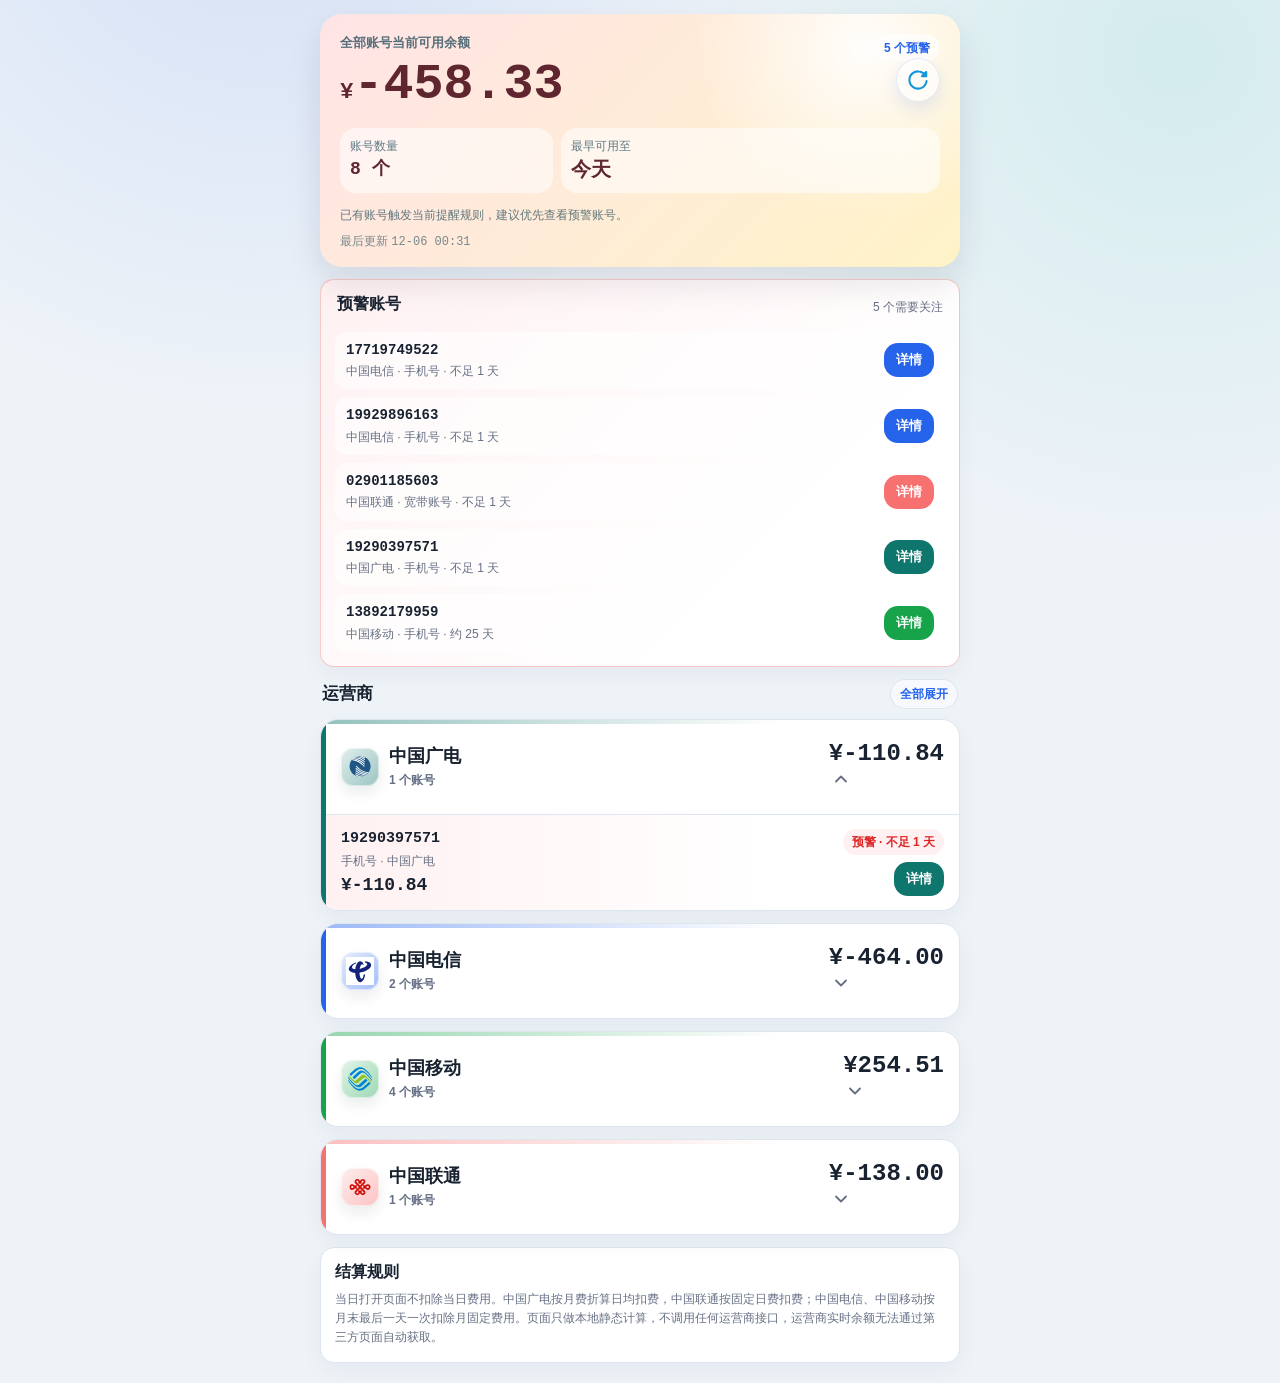
==== phone-balance/index.html @ 37aecd81 "Add WxPusher notification workflow" ====
<!doctype html>
<html lang="zh-CN">
<head>
  <meta charset="utf-8">
  <meta name="viewport" content="width=device-width, initial-scale=1, viewport-fit=cover">
  <meta name="theme-color" content="#eef3f8">
  <meta name="apple-mobile-web-app-capable" content="yes">
  <meta name="apple-mobile-web-app-title" content="余额总览">
  <meta name="apple-mobile-web-app-status-bar-style" content="default">
  <title>余额总览</title>
  <link rel="stylesheet" href="css/style.css">
</head>
<body>
  <main class="app">
    <section id="homePage">
      <article class="overview-card" id="overviewCard">
        <div class="overview-head">
          <div>
            <span>全部账号当前可用余额</span>
            <strong class="money"><small>¥</small><span id="overviewBalance">--</span></strong>
          </div>
          <span class="overview-tag" id="overviewWarningTag">本地计算</span>
        </div>
        <button class="overview-refresh" id="refreshBtn" type="button" aria-label="立即刷新" title="立即刷新">
          <img src="svg/刷新.svg" alt="" aria-hidden="true">
        </button>
        <div class="overview-grid">
          <div>
            <span>账号数量</span>
            <strong id="overviewAccounts">--</strong>
          </div>
          <div>
            <span>最早可用至</span>
            <strong id="overviewSoonest">--</strong>
          </div>
        </div>
        <p class="overview-note" id="overviewNote">当日费用尚未扣除，页面只根据本地保存余额进行估算。</p>
        <p class="overview-time">最后更新 <span class="mono" id="homeUpdated">--</span></p>
      </article>

      <section class="page warning-card" id="warningSection">
        <div class="section-title" style="margin-bottom:0;">
          <h2>预警账号</h2>
          <span id="warningSummary">--</span>
        </div>
        <div class="warning-list" id="warningList"></div>
      </section>

      <section class="page">
        <div class="section-title">
          <h2>运营商</h2>
          <button class="section-action" id="toggleAllBtn" type="button">全部展开</button>
        </div>
        <div class="carrier-list" id="carrierList"></div>
      </section>

      <section class="page rule-card">
        <h2>结算规则</h2>
        <p>当日打开页面不扣除当日费用。中国广电按月费折算日均扣费，中国联通按固定日费扣费；中国电信、中国移动按月末最后一天一次扣除月固定费用。页面只做本地静态计算，不调用任何运营商接口，运营商实时余额无法通过第三方页面自动获取。</p>
      </section>
    </section>

    <section id="detailPage" class="hidden">
      <header class="topbar detail-header">
        <button class="icon" id="backBtn" type="button" aria-label="返回首页" title="返回首页">
          <svg viewBox="0 0 24 24" aria-hidden="true">
            <path d="M19 12H5"></path>
            <path d="M12 19l-7-7 7-7"></path>
          </svg>
        </button>
        <div class="title-block">
          <h1 id="detailTitle">--</h1>
          <p id="detailAccount">--</p>
        </div>
      </header>

      <section class="page details-stack">
        <article class="balance-panel" id="balancePanel">
          <div class="balance-label">
            <span>当前可用余额</span>
            <span class="status-pill">今日未扣费</span>
          </div>
          <div class="balance-amount money"><small>¥</small><span id="detailBalance">--</span></div>
          <div class="balance-sub detail-balance-sub">
            <div>
              <span>预计可用</span>
              <strong id="detailDaysLeft">--</strong>
              <span class="subline">至 <span id="detailUntil">--</span></span>
            </div>
            <div>
              <span>最后更新</span>
              <strong id="detailUpdated">--</strong>
            </div>
          </div>
          <div class="warning-text" id="warningText"></div>
          <p class="notify-summary" id="notifySummary"></p>
        </article>

        <details class="card rule-card charge-detail-panel" open>
          <summary>本月扣费明细</summary>
          <div class="charge-detail-body">
            <div class="detail-table">
              <div class="detail-line">
                <span>每日扣费金额</span>
                <strong id="dailyFee">--</strong>
              </div>
              <div class="detail-line">
                <span>本月已结算扣费</span>
                <strong id="monthSettledFee">--</strong>
              </div>
              <div class="detail-line">
                <span>当月总天数</span>
                <strong id="daysInMonth">--</strong>
              </div>
              <div class="detail-line">
                <span>已结算天数</span>
                <strong id="settledDays">--</strong>
              </div>
              <div class="detail-line">
                <span id="chargeLabel">月固定扣款额</span>
                <strong id="fixedCharge">--</strong>
              </div>
            </div>
            <p>结算规则：每日结束后自动结算当日费用，用户当天打开页面时不扣除当天费用。</p>
          </div>
        </details>

        <details class="edit-panel">
          <summary>充值余额</summary>
          <div class="panel-body">
            <div class="field">
              <label for="rechargeAmountInput">充值金额（元）</label>
              <input id="rechargeAmountInput" type="number" inputmode="decimal" min="0" step="0.01">
            </div>
            <div class="form-actions single">
              <button type="button" id="addRechargeBtn">加入余额</button>
            </div>
            <p>充值会直接加入当前账号余额，不记录明细，避免长期占用本地存储。</p>
          </div>
        </details>

        <details class="edit-panel">
          <summary>参数设置</summary>
          <div class="panel-body">
            <div class="field">
              <label for="balanceInput">当前余额（元）</label>
              <input id="balanceInput" type="number" inputmode="decimal" step="0.01">
            </div>
            <div class="field">
              <label for="chargeInput" id="chargeInputLabel">每月固定扣款金额（元）</label>
              <input id="chargeInput" type="number" inputmode="decimal" min="0" step="0.01">
            </div>
            <div class="field">
              <label for="warningInput" id="warningInputLabel">余额预警阈值（元）</label>
              <input id="warningInput" type="number" inputmode="decimal" min="0" step="0.01">
            </div>
            <div class="field field-check">
              <label class="toggle-line" for="warningEnabledInput">
                <span>启用通知提醒</span>
                <input id="warningEnabledInput" type="checkbox">
              </label>
            </div>
            <div class="field">
              <label for="warningModeInput">提醒触发方式</label>
              <select id="warningModeInput">
                <option value="balance">余额低于阈值</option>
                <option value="days">可用天数低于阈值</option>
              </select>
            </div>
            <div class="field">
              <label for="warningCooldownInput">重复提醒间隔（小时）</label>
              <input id="warningCooldownInput" type="number" inputmode="numeric" min="1" step="1">
            </div>
            <div class="field">
              <label for="warningChannelInput">预留通知渠道</label>
              <select id="warningChannelInput">
                <option value="wxpusher">微信推送（WxPusher）</option>
                <option value="browser">浏览器通知</option>
                <option value="sms">短信</option>
              </select>
            </div>
            <div class="form-actions">
              <button type="button" class="link danger-link" id="resetAccountBtn">恢复此账号默认</button>
              <button type="button" class="primary-action" id="saveBtn">保存设置</button>
            </div>
            <p>保存余额后会把该账号的计算基准设为昨天，保证今天不会重复扣费。通知规则也会随账号一起保存，后续接入 WxPusher / Supabase 后可直接按该规则推送。</p>
          </div>
        </details>

        <article class="sync-card">
          <div class="sync-row">
            <span class="sync-badge">
              <span class="sync-dot" id="syncDot"></span>
              <span id="syncMode">本地</span>
            </span>
            <button type="button" class="section-action sync-action" id="syncNowBtn">立即同步</button>
          </div>
          <h2 id="syncTitle">本地存储</h2>
          <p id="syncText">当前设备仍可离线使用；接入云端后，同一网址下的账号数据可在多设备之间自动同步。</p>
          <p class="sync-meta">最近同步 <span class="mono" id="syncLastAt">--</span></p>
          <p class="sync-note">说明：运营商实时余额属于隐私数据，本页不会调用任何运营商接口。当前同步方案为统一云端记录，不区分个人登录，打开同一网址的设备会共用这一份数据。</p>
        </article>
      </section>
    </section>
  </main>

  <div class="toast" id="toast"></div>

  <script src="js/app.js"></script>
</body>
</html>
---- phone-balance/css/style.css ----
:root {
      color-scheme: light;
      --bg: #eef3f8;
      --card: #ffffff;
      --card-soft: #f7f9fc;
      --text: #182230;
      --muted: #667085;
      --subtle: #98a2b3;
      --line: #dde5ee;
      --shadow: 0 10px 26px rgba(15, 23, 42, 0.07);
      --soft-shadow: 0 8px 22px rgba(15, 23, 42, 0.045);
      --brand: #2563eb;
      --warn: #dc2626;
      --warn-2: #f97316;
      --warn-soft: #fff1f2;
      --radius: 14px;
      --mono: ui-monospace, SFMono-Regular, Menlo, Monaco, Consolas, "Liberation Mono", monospace;
      --sans: -apple-system, BlinkMacSystemFont, "Segoe UI", "PingFang SC", "Hiragino Sans GB", "Microsoft YaHei", sans-serif;
    }

    @media (prefers-color-scheme: dark) {
      :root {
        color-scheme: dark;
        --bg: #121a27;
        --card: #1b2432;
        --card-soft: #222d3d;
        --text: #eef2f7;
        --muted: #a4afbf;
        --subtle: #7f8ba0;
        --line: #314054;
        --shadow: 0 14px 32px rgba(0, 0, 0, 0.24);
        --soft-shadow: 0 10px 26px rgba(0, 0, 0, 0.18);
        --warn-soft: rgba(220, 38, 38, 0.13);
      }
    }

    * {
      box-sizing: border-box;
      -webkit-tap-highlight-color: transparent;
    }

    html,
    body {
      margin: 0;
      min-height: 100%;
      background:
        radial-gradient(circle at 20% -10%, rgba(37, 99, 235, 0.13), transparent 30%),
        radial-gradient(circle at 92% 4%, rgba(20, 184, 166, 0.12), transparent 28%),
        var(--bg);
      color: var(--text);
      font-family: var(--sans);
      transition: background-color 0.3s ease, color 0.3s ease;
    }

    body {
      padding: max(14px, env(safe-area-inset-top)) 12px max(20px, env(safe-area-inset-bottom));
    }

    button,
    input {
      font: inherit;
    }

    button {
      min-height: 44px;
      border: 0;
      border-radius: var(--radius);
      padding: 0 14px;
      background: var(--brand);
      color: #fff;
      font-weight: 800;
      cursor: pointer;
      touch-action: manipulation;
    }

    button.secondary {
      background: var(--card-soft);
      color: var(--text);
      box-shadow: inset 0 0 0 1px var(--line);
    }

    button.icon {
      width: 44px;
      min-width: 44px;
      padding: 0;
      display: grid;
      place-items: center;
      border-radius: 50%;
      background: var(--card-soft);
      color: var(--text);
      box-shadow: inset 0 0 0 1px var(--line);
    }

    button.link {
      min-height: auto;
      padding: 0;
      border-radius: 0;
      background: transparent;
      color: var(--brand);
      font-size: 12px;
      font-weight: 800;
    }

    button.danger-link {
      color: var(--warn);
    }

    input,
    select {
      width: 100%;
      min-height: 46px;
      border: 1px solid var(--line);
      border-radius: var(--radius);
      background: var(--card-soft);
      color: var(--text);
      padding: 10px 12px;
      font-family: var(--mono);
      outline: none;
    }

    input:focus,
    select:focus {
      border-color: var(--brand);
      box-shadow: 0 0 0 3px rgba(37, 99, 235, 0.14);
    }

    .app {
      width: 100%;
      max-width: 640px;
      margin: 0 auto;
    }

    .topbar,
    .card,
    .balance-panel {
      border-radius: var(--radius);
      background: var(--card);
      box-shadow: var(--shadow);
      transition: background-color 0.3s ease, box-shadow 0.3s ease, border-color 0.3s ease;
    }

    .topbar {
      padding: 16px;
      display: flex;
      align-items: center;
      justify-content: space-between;
      gap: 12px;
      border: 1px solid rgba(255, 255, 255, 0.44);
    }

    .title-block h1 {
      margin: 0;
      font-size: 24px;
      line-height: 1.15;
      letter-spacing: 0;
    }

    .title-block p {
      margin: 7px 0 0;
      color: var(--muted);
      font-size: 13px;
      line-height: 1.45;
    }

    .money,
    .number,
    .mono {
      font-family: var(--mono);
      font-variant-numeric: tabular-nums;
    }

    .page {
      margin-top: 12px;
    }

    .overview-card {
      position: relative;
      overflow: hidden;
      margin-top: 0;
      border-radius: 22px;
      padding: 20px 20px 16px;
      color: #164152;
      background:
        radial-gradient(circle at 85% 14%, rgba(255, 255, 255, 0.95), transparent 29%),
        linear-gradient(135deg, #d9f6ee, #dbeafe 56%, #dcfce7);
      box-shadow: 0 16px 34px rgba(15, 23, 42, 0.1);
    }

    .overview-card.warning {
      background:
        radial-gradient(circle at 85% 14%, rgba(255, 255, 255, 0.92), transparent 29%),
        linear-gradient(135deg, #ffe4e6, #ffedd5 58%, #fef3c7);
      color: #5f2630;
    }

    .overview-head {
      display: flex;
      justify-content: space-between;
      gap: 12px;
      align-items: flex-start;
    }

    .overview-head > div {
      min-width: 0;
    }

    .overview-head > div > span {
      display: block;
      font-size: 13px;
      font-weight: 800;
      color: rgba(22, 65, 82, 0.72);
    }

    .overview-head strong {
      display: block;
      margin-top: 8px;
      font-size: clamp(34px, 10vw, 50px);
      line-height: 1;
      font-family: var(--mono);
      font-variant-numeric: tabular-nums;
      white-space: nowrap;
    }

    .overview-head strong small {
      font-size: 0.45em;
      font-weight: 900;
    }

    .overview-tag {
      flex: 0 0 auto;
      min-height: 28px;
      display: inline-flex;
      align-items: center;
      border-radius: 999px;
      padding: 4px 10px;
      background: rgba(255, 255, 255, 0.62);
      color: #2563eb;
      font-size: 12px;
      font-weight: 900;
      white-space: nowrap;
    }

    .overview-refresh {
      position: absolute;
      right: 20px;
      top: 44px;
      width: 44px;
      min-width: 44px;
      min-height: 44px;
      display: grid;
      place-items: center;
      border-radius: 50%;
      padding: 0;
      background: rgba(255, 255, 255, 0.62);
      color: #2563eb;
      box-shadow: inset 0 0 0 1px rgba(37, 99, 235, 0.12), 0 8px 18px rgba(37, 99, 235, 0.12);
    }

    .overview-refresh img {
      width: 22px;
      height: 22px;
      display: block;
      object-fit: contain;
    }

    .overview-refresh:active {
      transform: scale(0.96);
    }

    .overview-grid {
      display: grid;
      grid-template-columns: minmax(86px, 0.72fr) minmax(0, 1.28fr);
      gap: 8px;
      margin-top: 18px;
    }

    .overview-grid div {
      min-width: 0;
      min-height: 62px;
      border-radius: 16px;
      background: rgba(255, 255, 255, 0.56);
      padding: 10px;
    }

    .overview-grid span,
    .overview-note {
      display: block;
      font-size: 12px;
      line-height: 1.35;
      color: rgba(22, 65, 82, 0.68);
    }

    .overview-grid strong {
      display: block;
      margin-top: 4px;
      font-size: 18px;
      line-height: 1.25;
      font-family: var(--mono);
      font-variant-numeric: tabular-nums;
    }

    #overviewSoonest {
      white-space: nowrap;
      font-size: clamp(17px, 4.8vw, 20px);
    }

    .overview-note {
      margin: 14px 0 0;
    }

    .overview-time {
      margin: 10px 0 0;
      color: rgba(22, 65, 82, 0.58);
      font-size: 12px;
      line-height: 1.35;
    }

    .section-title {
      display: flex;
      align-items: center;
      justify-content: space-between;
      gap: 10px;
      margin: 0 2px 10px;
    }

    .section-title h2 {
      margin: 0;
      font-size: 17px;
      line-height: 1.2;
    }

    .section-title span {
      color: var(--muted);
      font-size: 12px;
      text-align: right;
    }

    .section-action {
      min-height: 30px;
      border-radius: 999px;
      padding: 0 10px;
      background: var(--card-soft);
      color: var(--brand);
      box-shadow: inset 0 0 0 1px var(--line);
      font-size: 12px;
      font-weight: 900;
      white-space: nowrap;
    }

    .carrier-list,
    .account-list,
    .details-stack,
    .form-grid {
      display: grid;
      gap: 12px;
    }

    .carrier-card {
      position: relative;
      overflow: hidden;
      border: 1px solid var(--line);
      border-radius: 18px;
      background: var(--card);
      box-shadow: var(--soft-shadow);
    }

    .carrier-card::before,
    .balance-panel::before,
    .account-detail-card::before {
      content: "";
      position: absolute;
      left: 0;
      top: 0;
      bottom: 0;
      width: 5px;
      background: var(--carrier-color, var(--brand));
    }

    .carrier-card::after {
      content: "";
      position: absolute;
      left: 0;
      right: 0;
      top: 0;
      height: 4px;
      background: linear-gradient(90deg, var(--carrier-color, var(--brand)), transparent 72%);
      opacity: 0.45;
      pointer-events: none;
    }

    .carrier-main {
      width: 100%;
      min-height: 94px;
      display: grid;
      grid-template-columns: 1fr auto;
      align-items: center;
      gap: 12px;
      padding: 17px 15px 17px 20px;
      border: 0;
      border-radius: 0;
      background: transparent;
      color: var(--text);
      text-align: left;
    }

    .carrier-title-row {
      display: flex;
      align-items: center;
      gap: 10px;
      min-width: 0;
    }

    .carrier-logo {
      width: 38px;
      height: 38px;
      flex: 0 0 auto;
      display: grid;
      place-items: center;
      border-radius: 12px;
      background:
        linear-gradient(135deg, rgba(255, 255, 255, 0.88), rgba(255, 255, 255, 0.58)),
        var(--carrier-color);
      color: var(--carrier-color);
      box-shadow: inset 0 0 0 1px rgba(255, 255, 255, 0.55), 0 7px 14px rgba(15, 23, 42, 0.08);
      font-size: 17px;
      font-weight: 950;
      overflow: hidden;
    }

    .carrier-logo img {
      width: 28px;
      height: 28px;
      display: block;
      object-fit: contain;
    }

    .carrier-logo .logo-fallback {
      display: none;
      width: 100%;
      height: 100%;
      place-items: center;
    }

    .carrier-text {
      min-width: 0;
    }

    .carrier-name {
      display: block;
      font-size: 18px;
      font-weight: 900;
      line-height: 1.2;
    }

    .carrier-meta {
      display: block;
      margin-top: 4px;
      color: var(--muted);
      font-size: 12px;
      line-height: 1.35;
    }

    .carrier-total {
      display: block;
      color: var(--text);
      font-size: 24px;
      font-weight: 900;
      text-align: right;
      line-height: 1.1;
      white-space: nowrap;
    }

    .chevron {
      display: inline-grid;
      place-items: center;
      width: 24px;
      height: 24px;
      margin-left: auto;
      color: var(--muted);
      transition: transform 0.3s ease;
    }

    .carrier-card.open .chevron {
      transform: rotate(180deg);
    }

    .carrier-accounts {
      max-height: 0;
      overflow: hidden;
      border-top: 0 solid var(--line);
      transition: max-height 0.3s ease, border-width 0.3s ease;
    }

    .carrier-card.open .carrier-accounts {
      max-height: 680px;
      border-top-width: 1px;
    }

    .account-row {
      display: grid;
      grid-template-columns: minmax(0, 1fr) auto;
      gap: 10px;
      align-items: center;
      padding: 14px 15px 14px 20px;
      border-bottom: 1px solid var(--line);
    }

    .account-row.warning {
      background: linear-gradient(90deg, var(--warn-soft), transparent 70%);
    }

    .account-row:last-child {
      border-bottom: 0;
    }

    .account-row h3 {
      margin: 0;
      font-size: 15px;
      line-height: 1.25;
    }

    .account-row p {
      margin: 5px 0 0;
      color: var(--muted);
      font-size: 12px;
      line-height: 1.35;
    }

    .account-row .row-money {
      margin-top: 6px;
      font-size: 18px;
      font-weight: 900;
    }

    .row-side {
      display: grid;
      gap: 7px;
      justify-items: end;
      min-width: 84px;
    }

    .days-chip {
      min-height: 26px;
      display: inline-flex;
      align-items: center;
      border-radius: 999px;
      padding: 0 9px;
      background: var(--card-soft);
      color: var(--muted);
      font-size: 12px;
      font-weight: 800;
      white-space: nowrap;
    }

    .days-chip.warning {
      background: var(--warn-soft);
      color: var(--warn);
    }

    .detail-btn {
      min-height: 34px;
      padding: 0 12px;
      font-size: 13px;
      background: var(--carrier-color, var(--brand));
    }

    .rule-card,
    .notice-card,
    .settings-card,
    .warning-card,
    .sync-card {
      padding: 14px;
      border: 1px solid var(--line);
      border-radius: var(--radius);
      background: var(--card);
      box-shadow: var(--soft-shadow);
    }

    .rule-card h2,
    .notice-card h2,
    .settings-card h2,
    .warning-card h2,
    .sync-card h2 {
      margin: 0 0 8px;
      font-size: 16px;
      line-height: 1.25;
    }

    .rule-card p,
    .notice-card p,
    .settings-card p,
    .warning-card p,
    .sync-card p {
      margin: 0;
      color: var(--muted);
      font-size: 12px;
      line-height: 1.6;
    }

    .sync-card {
      display: grid;
      gap: 10px;
    }

    .sync-row {
      display: flex;
      align-items: center;
      justify-content: space-between;
      gap: 12px;
    }

    .sync-badge {
      width: fit-content;
      min-height: 30px;
      display: inline-flex;
      align-items: center;
      gap: 8px;
      border-radius: 999px;
      padding: 0 12px;
      background: var(--card-soft);
      color: var(--text);
      box-shadow: inset 0 0 0 1px var(--line);
      font-size: 12px;
      font-weight: 900;
      white-space: nowrap;
    }

    .sync-dot {
      width: 8px;
      height: 8px;
      border-radius: 50%;
      background: var(--subtle);
      box-shadow: 0 0 0 4px rgba(152, 162, 179, 0.12);
      transition: background-color 0.3s ease, box-shadow 0.3s ease;
    }

    .sync-dot.ready {
      background: #16a34a;
      box-shadow: 0 0 0 4px rgba(34, 197, 94, 0.14);
    }

    .sync-dot.busy {
      background: var(--brand);
      box-shadow: 0 0 0 4px rgba(37, 99, 235, 0.14);
    }

    .sync-dot.error {
      background: var(--warn);
      box-shadow: 0 0 0 4px rgba(220, 38, 38, 0.14);
    }

    .sync-action {
      min-height: 34px;
      padding: 0 12px;
    }

    .sync-meta,
    .sync-note {
      color: var(--subtle);
    }

    .warning-card {
      display: grid;
      gap: 10px;
      border-color: rgba(220, 38, 38, 0.24);
      background: linear-gradient(135deg, var(--warn-soft), var(--card) 70%);
    }

    .warning-card.safe {
      border-color: var(--line);
      background: var(--card);
    }

    .warning-list {
      display: grid;
      gap: 8px;
    }

    .warning-item {
      min-height: 52px;
      display: grid;
      grid-template-columns: minmax(0, 1fr) auto;
      gap: 10px;
      align-items: center;
      border-radius: 12px;
      background: rgba(255, 255, 255, 0.62);
      padding: 10px 11px;
    }

    @media (prefers-color-scheme: dark) {
      .warning-item {
        background: rgba(255, 255, 255, 0.06);
      }
    }

    .warning-item strong {
      display: block;
      font-size: 14px;
      line-height: 1.25;
      font-family: var(--mono);
      font-variant-numeric: tabular-nums;
    }

    .warning-item span {
      display: block;
      margin-top: 4px;
      color: var(--muted);
      font-size: 12px;
      line-height: 1.35;
    }

    .warning-item .warning-money {
      color: var(--warn);
      font-size: 16px;
      font-weight: 900;
      font-family: var(--mono);
      white-space: nowrap;
    }

    .detail-header {
      display: flex;
      align-items: center;
      justify-content: flex-start;
      gap: 10px;
      overflow: hidden;
      background:
        radial-gradient(circle at 92% 8%, rgba(255, 255, 255, 0.9), transparent 26%),
        linear-gradient(135deg, rgba(255, 255, 255, 0.96), rgba(248, 250, 252, 0.92));
    }

    .detail-header .title-block {
      flex: 1;
      min-width: 0;
    }

    .detail-header h1 {
      font-family: var(--mono);
      font-size: clamp(24px, 7vw, 34px);
      line-height: 1.08;
      word-break: break-all;
    }

    .detail-header p {
      width: fit-content;
      max-width: 100%;
      min-height: 26px;
      display: inline-flex;
      align-items: center;
      border-radius: 999px;
      padding: 4px 10px;
      background: var(--card-soft);
      color: var(--carrier-color, var(--brand));
      font-size: 12px;
      font-weight: 900;
      box-shadow: inset 0 0 0 1px var(--line);
    }

    .balance-panel {
      position: relative;
      overflow: hidden;
      padding: 22px;
      border: 0;
      border-radius: 24px;
      color: #fff;
      background:
        radial-gradient(circle at 86% 12%, rgba(255, 255, 255, 0.28), transparent 28%),
        linear-gradient(135deg, var(--carrier-color, #0f766e), var(--carrier-color-2, #14b8a6) 58%, var(--carrier-color-3, #22c55e));
      box-shadow: var(--shadow);
    }

    .balance-panel.risk-blue {
      background:
        radial-gradient(circle at 86% 12%, rgba(255, 255, 255, 0.3), transparent 28%),
        linear-gradient(135deg, #2563eb, #38bdf8 58%, #7dd3fc);
    }

    .balance-panel.risk-green {
      background:
        radial-gradient(circle at 86% 12%, rgba(255, 255, 255, 0.3), transparent 28%),
        linear-gradient(135deg, #0f9f7a, #34d399 58%, #86efac);
    }

    .balance-panel.risk-orange {
      background:
        radial-gradient(circle at 86% 12%, rgba(255, 255, 255, 0.3), transparent 28%),
        linear-gradient(135deg, #ea580c, #fb923c 58%, #fdba74);
    }

    .balance-panel.risk-red {
      background:
        radial-gradient(circle at 86% 12%, rgba(255, 255, 255, 0.28), transparent 28%),
        linear-gradient(135deg, #b91c1c, #ef4444 56%, var(--warn-2));
    }

    .balance-panel::before {
      display: none;
    }

    .balance-label {
      display: flex;
      align-items: center;
      justify-content: space-between;
      gap: 10px;
      color: rgba(255, 255, 255, 0.92);
      font-size: 13px;
      font-weight: 800;
    }

    .status-pill {
      min-height: 28px;
      display: inline-flex;
      align-items: center;
      border-radius: 999px;
      padding: 0 10px;
      background: rgba(255, 255, 255, 0.18);
      color: #fff;
      font-size: 12px;
      font-weight: 900;
      white-space: nowrap;
    }

    .balance-amount {
      margin: 14px 0 8px;
      padding-right: 58px;
      font-size: clamp(44px, 14vw, 62px);
      line-height: 1;
      font-weight: 950;
      letter-spacing: 0;
      white-space: nowrap;
    }

    .balance-amount small {
      font-size: 0.42em;
      font-weight: 800;
    }

    .balance-sub {
      display: grid;
      grid-template-columns: 1fr 1fr;
      gap: 10px;
      margin-top: 18px;
    }

    .balance-sub > div {
      min-height: 60px;
      border-radius: 16px;
      background: rgba(255, 255, 255, 0.16);
      padding: 10px 11px;
    }

    .balance-sub span {
      display: block;
      color: rgba(255, 255, 255, 0.78);
      font-size: 12px;
      line-height: 1.3;
    }

    .balance-sub strong {
      display: block;
      margin-top: 4px;
      color: #fff;
      font-size: 17px;
      line-height: 1.2;
      font-family: var(--mono);
      font-variant-numeric: tabular-nums;
    }

    .balance-sub .subline {
      margin-top: 4px;
      font-size: 11px;
    }

    .warning-text {
      display: none;
      margin-top: 12px;
      border-radius: 16px;
      background: rgba(255, 255, 255, 0.18);
      color: #fff;
      padding: 11px 12px;
      font-size: 13px;
      font-weight: 900;
    }

    .balance-panel.warning .warning-text {
      display: block;
    }

    .notify-summary {
      margin: 10px 0 0;
      color: rgba(255, 255, 255, 0.78);
      font-size: 12px;
      line-height: 1.5;
    }

    .edit-panel {
      border: 1px solid var(--line);
      border-radius: var(--radius);
      background: var(--card);
      box-shadow: var(--soft-shadow);
      overflow: hidden;
    }

    .edit-panel summary {
      min-height: 54px;
      display: flex;
      align-items: center;
      justify-content: space-between;
      gap: 12px;
      padding: 0 14px;
      color: var(--text);
      cursor: pointer;
      font-size: 16px;
      font-weight: 900;
      list-style: none;
    }

    .edit-panel summary::-webkit-details-marker {
      display: none;
    }

    .edit-panel summary::after {
      content: "+";
      width: 28px;
      height: 28px;
      display: grid;
      place-items: center;
      border-radius: 50%;
      background: var(--card-soft);
      color: var(--carrier-color, var(--brand));
      font-size: 18px;
      line-height: 1;
      box-shadow: inset 0 0 0 1px var(--line);
    }

    .edit-panel[open] summary::after {
      content: "-";
    }

    .panel-body {
      display: grid;
      gap: 12px;
      padding: 0 14px 14px;
    }

    .panel-body p {
      margin: 0;
      color: var(--muted);
      font-size: 12px;
      line-height: 1.6;
    }

    .metrics {
      display: grid;
      grid-template-columns: 1fr 1fr;
      gap: 10px;
    }

    .metric {
      min-height: 76px;
      border: 1px solid var(--line);
      border-radius: var(--radius);
      background: var(--card);
      padding: 12px;
      box-shadow: var(--soft-shadow);
    }

    .metric span {
      display: block;
      color: var(--muted);
      font-size: 12px;
      line-height: 1.35;
    }

    .metric strong {
      display: block;
      margin-top: 6px;
      font-size: 19px;
      line-height: 1.15;
      font-family: var(--mono);
      font-variant-numeric: tabular-nums;
    }

    .charge-detail-panel {
      padding: 0;
      overflow: hidden;
    }

    .charge-detail-panel summary {
      min-height: 58px;
      display: flex;
      align-items: center;
      justify-content: space-between;
      gap: 12px;
      padding: 0 16px;
      cursor: pointer;
      color: var(--text);
      font-size: 18px;
      font-weight: 950;
      list-style: none;
    }

    .charge-detail-panel summary::-webkit-details-marker {
      display: none;
    }

    .charge-detail-panel summary::after {
      content: "";
      width: 10px;
      height: 10px;
      flex: 0 0 auto;
      border-right: 2px solid var(--muted);
      border-bottom: 2px solid var(--muted);
      transform: rotate(45deg);
      transition: transform 0.2s ease;
    }

    .charge-detail-panel[open] summary::after {
      transform: rotate(225deg);
    }

    .charge-detail-body {
      padding: 0 16px 16px;
    }

    .charge-detail-body p {
      margin: 10px 0 0;
    }

    .detail-table {
      display: grid;
      gap: 8px;
    }

    .detail-line {
      min-height: 48px;
      display: flex;
      align-items: center;
      justify-content: space-between;
      gap: 12px;
      padding: 10px 0;
      border-bottom: 1px solid var(--line);
    }

    .detail-line:last-child {
      border-bottom: 0;
    }

    .detail-line span {
      color: var(--muted);
      font-size: 13px;
    }

    .detail-line strong {
      font-size: 15px;
      font-family: var(--mono);
      font-variant-numeric: tabular-nums;
      text-align: right;
    }

    .field label {
      display: block;
      margin-bottom: 7px;
      color: var(--muted);
      font-size: 12px;
      font-weight: 800;
    }

    .field-check {
      padding-top: 2px;
    }

    .toggle-line {
      min-height: 46px;
      display: flex;
      align-items: center;
      justify-content: space-between;
      gap: 14px;
      margin-bottom: 0;
      border: 1px solid var(--line);
      border-radius: var(--radius);
      background: var(--card-soft);
      padding: 0 12px;
    }

    .toggle-line input[type="checkbox"] {
      width: 18px;
      height: 18px;
      min-height: 18px;
      margin: 0;
      padding: 0;
      accent-color: var(--brand);
      box-shadow: none;
    }

    .form-actions {
      display: flex;
      align-items: center;
      justify-content: space-between;
      gap: 14px;
    }

    .form-actions > .primary-action {
      flex: 1 1 auto;
    }

    .form-actions > .danger-link {
      flex: 0 0 auto;
    }

    .form-actions.single > button {
      width: 100%;
      flex: 1 1 auto;
    }

    .footer-time {
      margin: 14px 2px 0;
      color: var(--subtle);
      font-size: 12px;
      text-align: center;
    }

    .toast {
      position: fixed;
      left: 50%;
      bottom: max(16px, env(safe-area-inset-bottom));
      z-index: 10;
      width: min(360px, calc(100vw - 24px));
      transform: translate(-50%, 18px);
      border-radius: 999px;
      background: rgba(17, 24, 39, 0.92);
      color: #fff;
      padding: 11px 14px;
      font-size: 13px;
      text-align: center;
      opacity: 0;
      pointer-events: none;
      transition: transform 0.2s ease, opacity 0.2s ease;
    }

    .toast.show {
      transform: translate(-50%, 0);
      opacity: 1;
    }

    .hidden {
      display: none !important;
    }

    svg {
      width: 20px;
      height: 20px;
      stroke: currentColor;
      stroke-width: 2.2;
      fill: none;
      stroke-linecap: round;
      stroke-linejoin: round;
    }

    @media (max-width: 360px) {
      .metrics,
      .balance-sub,
      .overview-grid {
        grid-template-columns: 1fr;
      }

      .form-actions {
        flex-direction: column;
        align-items: stretch;
      }

      .balance-amount {
        font-size: 42px;
      }

      .account-row {
        grid-template-columns: 1fr;
      }

      .row-side {
        justify-items: stretch;
      }
    }

    @media (prefers-reduced-motion: reduce) {
      *,
      *::before,
      *::after {
        transition-duration: 0.01ms !important;
        animation-duration: 0.01ms !important;
        scroll-behavior: auto !important;
      }
    }
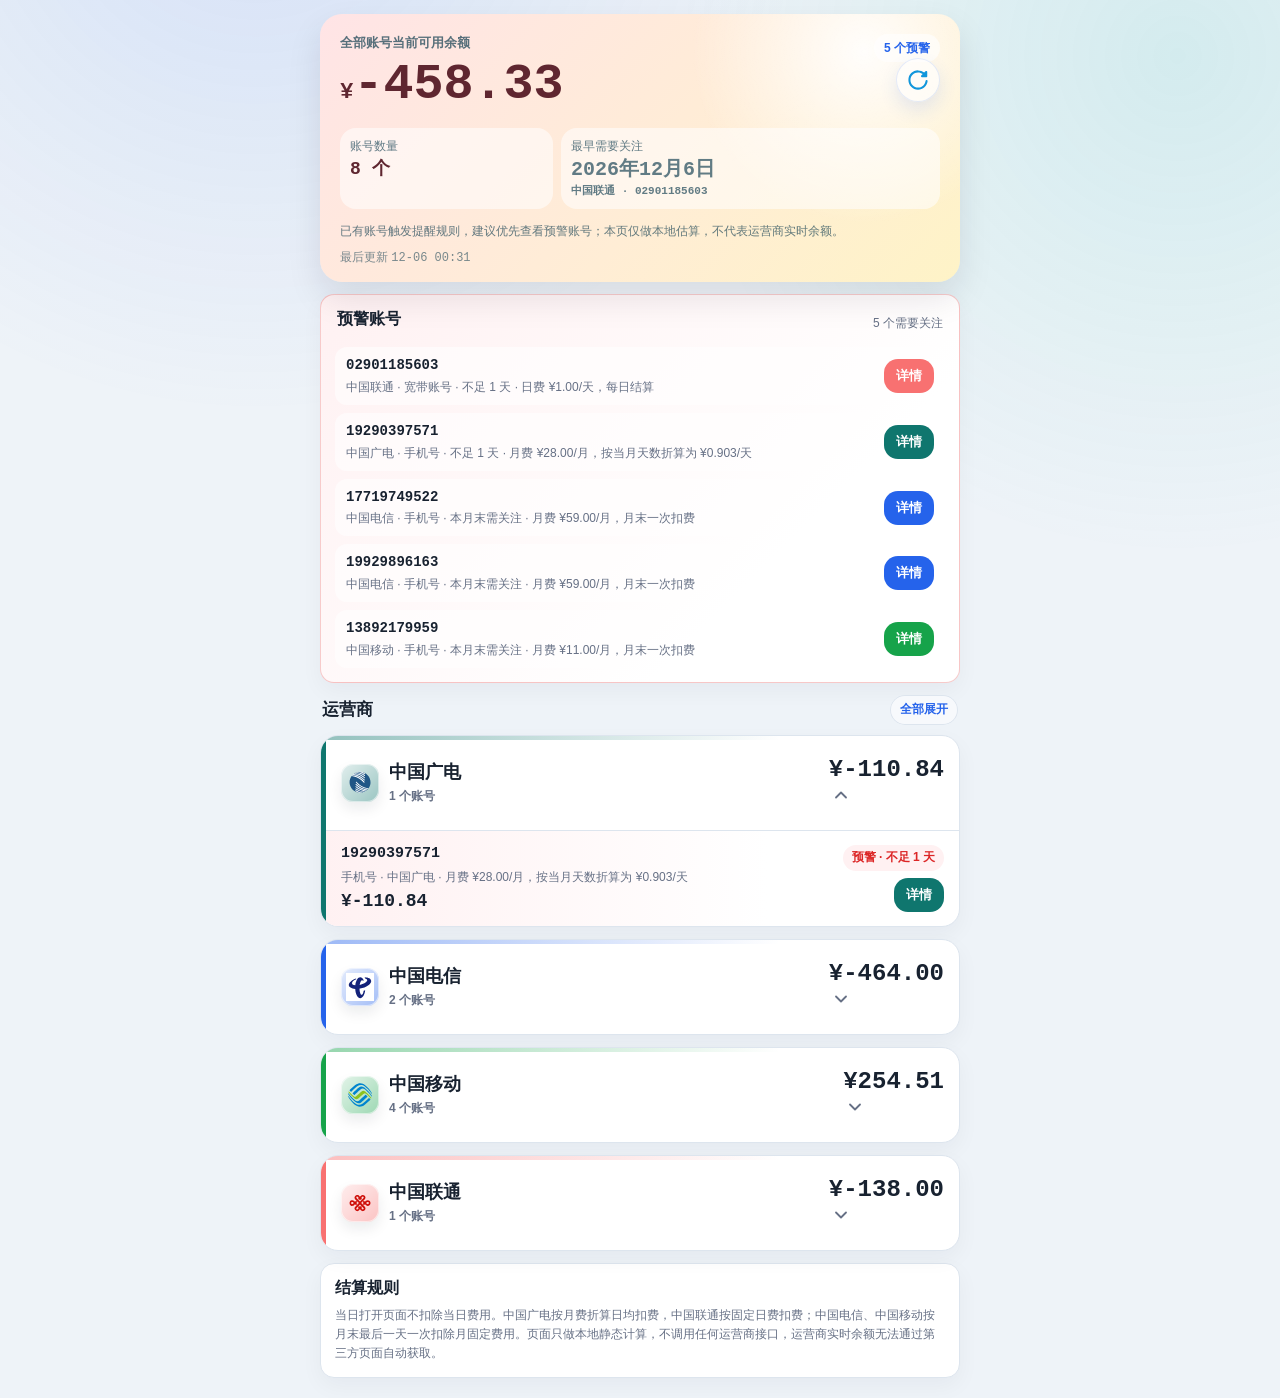
==== commit 71520aba: "Add cloud conflict guard and post-charge warnings" ====
--- a/phone-balance/index.html
+++ b/phone-balance/index.html
@@ -8,7 +8,7 @@
   <meta name="apple-mobile-web-app-title" content="余额总览">
   <meta name="apple-mobile-web-app-status-bar-style" content="default">
   <title>余额总览</title>
-  <link rel="stylesheet" href="css/style.css">
+  <link rel="stylesheet" href="css/style.css?v=20260624-2">
 </head>
 <body>
   <main class="app">
@@ -96,7 +96,7 @@
           <p class="notify-summary" id="notifySummary"></p>
         </article>
 
-        <details class="card rule-card charge-detail-panel" open>
+        <details class="card rule-card charge-detail-panel">
           <summary>本月扣费明细</summary>
           <div class="charge-detail-body">
             <div class="detail-table">
@@ -165,6 +165,7 @@
               <select id="warningModeInput">
                 <option value="balance">余额低于阈值</option>
                 <option value="days">可用天数低于阈值</option>
+                <option value="afterCharge">扣费后余额低于阈值</option>
               </select>
             </div>
             <div class="field">
@@ -180,7 +181,10 @@
               </select>
             </div>
             <div class="form-actions">
-              <button type="button" class="link danger-link" id="resetAccountBtn">恢复此账号默认</button>
+              <div class="reset-actions">
+                <button type="button" class="link danger-link" id="resetAccountBtn">恢复此账号默认</button>
+                <button type="button" class="link muted-link" id="setDefaultBtn">将当前设置设为默认值</button>
+              </div>
               <button type="button" class="primary-action" id="saveBtn">保存设置</button>
             </div>
             <p>保存余额后会把该账号的计算基准设为昨天，保证今天不会重复扣费。通知规则也会随账号一起保存，后续接入 WxPusher / Supabase 后可直接按该规则推送。</p>
@@ -206,6 +210,6 @@
 
   <div class="toast" id="toast"></div>
 
-  <script src="js/app.js"></script>
+  <script src="js/app.js?v=20260624-2"></script>
 </body>
 </html>
--- a/phone-balance/css/style.css
+++ b/phone-balance/css/style.css
@@ -13,6 +13,11 @@
       --warn: #dc2626;
       --warn-2: #f97316;
       --warn-soft: #fff1f2;
+      --detail-header-bg-start: rgba(255, 255, 255, 0.96);
+      --detail-header-bg-end: rgba(248, 250, 252, 0.92);
+      --detail-header-glow: rgba(255, 255, 255, 0.9);
+      --detail-header-title: #182230;
+      --detail-header-border: rgba(255, 255, 255, 0.44);
       --radius: 14px;
       --mono: ui-monospace, SFMono-Regular, Menlo, Monaco, Consolas, "Liberation Mono", monospace;
       --sans: -apple-system, BlinkMacSystemFont, "Segoe UI", "PingFang SC", "Hiragino Sans GB", "Microsoft YaHei", sans-serif;
@@ -31,6 +36,11 @@
         --shadow: 0 14px 32px rgba(0, 0, 0, 0.24);
         --soft-shadow: 0 10px 26px rgba(0, 0, 0, 0.18);
         --warn-soft: rgba(220, 38, 38, 0.13);
+        --detail-header-bg-start: rgba(30, 41, 59, 0.96);
+        --detail-header-bg-end: rgba(15, 23, 42, 0.92);
+        --detail-header-glow: rgba(125, 211, 252, 0.14);
+        --detail-header-title: #f8fbff;
+        --detail-header-border: rgba(125, 211, 252, 0.14);
       }
     }
 
@@ -276,7 +286,7 @@
 
     .overview-grid div {
       min-width: 0;
-      min-height: 62px;
+      min-height: 74px;
       border-radius: 16px;
       background: rgba(255, 255, 255, 0.56);
       padding: 10px;
@@ -300,8 +310,24 @@
     }
 
     #overviewSoonest {
-      white-space: nowrap;
+      white-space: normal;
+      font-size: 16px;
+      line-height: 1.25;
+    }
+
+    #overviewSoonest .soonest-main {
+      display: block;
       font-size: clamp(17px, 4.8vw, 20px);
+      line-height: 1.15;
+    }
+
+    #overviewSoonest small {
+      display: block;
+      margin-top: 3px;
+      color: rgba(22, 65, 82, 0.68);
+      font-size: 11px;
+      line-height: 1.35;
+      font-weight: 800;
     }
 
     .overview-note {
@@ -723,9 +749,10 @@
       justify-content: flex-start;
       gap: 10px;
       overflow: hidden;
+      border-color: var(--detail-header-border);
       background:
-        radial-gradient(circle at 92% 8%, rgba(255, 255, 255, 0.9), transparent 26%),
-        linear-gradient(135deg, rgba(255, 255, 255, 0.96), rgba(248, 250, 252, 0.92));
+        radial-gradient(circle at 92% 8%, var(--detail-header-glow), transparent 26%),
+        linear-gradient(135deg, var(--detail-header-bg-start), var(--detail-header-bg-end));
     }
 
     .detail-header .title-block {
@@ -738,6 +765,7 @@
       font-size: clamp(24px, 7vw, 34px);
       line-height: 1.08;
       word-break: break-all;
+      color: var(--detail-header-title);
     }
 
     .detail-header p {
@@ -1069,27 +1097,53 @@
       padding-top: 2px;
     }
 
-    .toggle-line {
+    .field .toggle-line {
+      width: 100%;
       min-height: 46px;
+      position: relative;
       display: flex;
       align-items: center;
-      justify-content: space-between;
-      gap: 14px;
       margin-bottom: 0;
       border: 1px solid var(--line);
       border-radius: var(--radius);
       background: var(--card-soft);
-      padding: 0 12px;
-    }
-
-    .toggle-line input[type="checkbox"] {
-      width: 18px;
-      height: 18px;
-      min-height: 18px;
+      padding: 0 48px 0 14px;
+    }
+
+    .field .toggle-line span {
+      display: block;
+      min-width: 0;
+      line-height: 1.35;
+      font-size: 14px;
+      font-weight: 800;
+    }
+
+    .field .toggle-line input[type="checkbox"] {
+      position: absolute;
+      right: 14px;
+      top: 50%;
+      width: 20px;
+      height: 20px;
+      min-height: 20px;
       margin: 0;
       padding: 0;
+      transform: translateY(-50%);
       accent-color: var(--brand);
       box-shadow: none;
+    }
+
+    .reset-actions {
+      flex: 0 0 auto;
+      display: grid;
+      gap: 16px;
+      justify-items: start;
+    }
+
+    button.muted-link {
+      min-height: auto;
+      padding: 0;
+      color: var(--subtle);
+      font-size: 12px;
     }
 
     .form-actions {
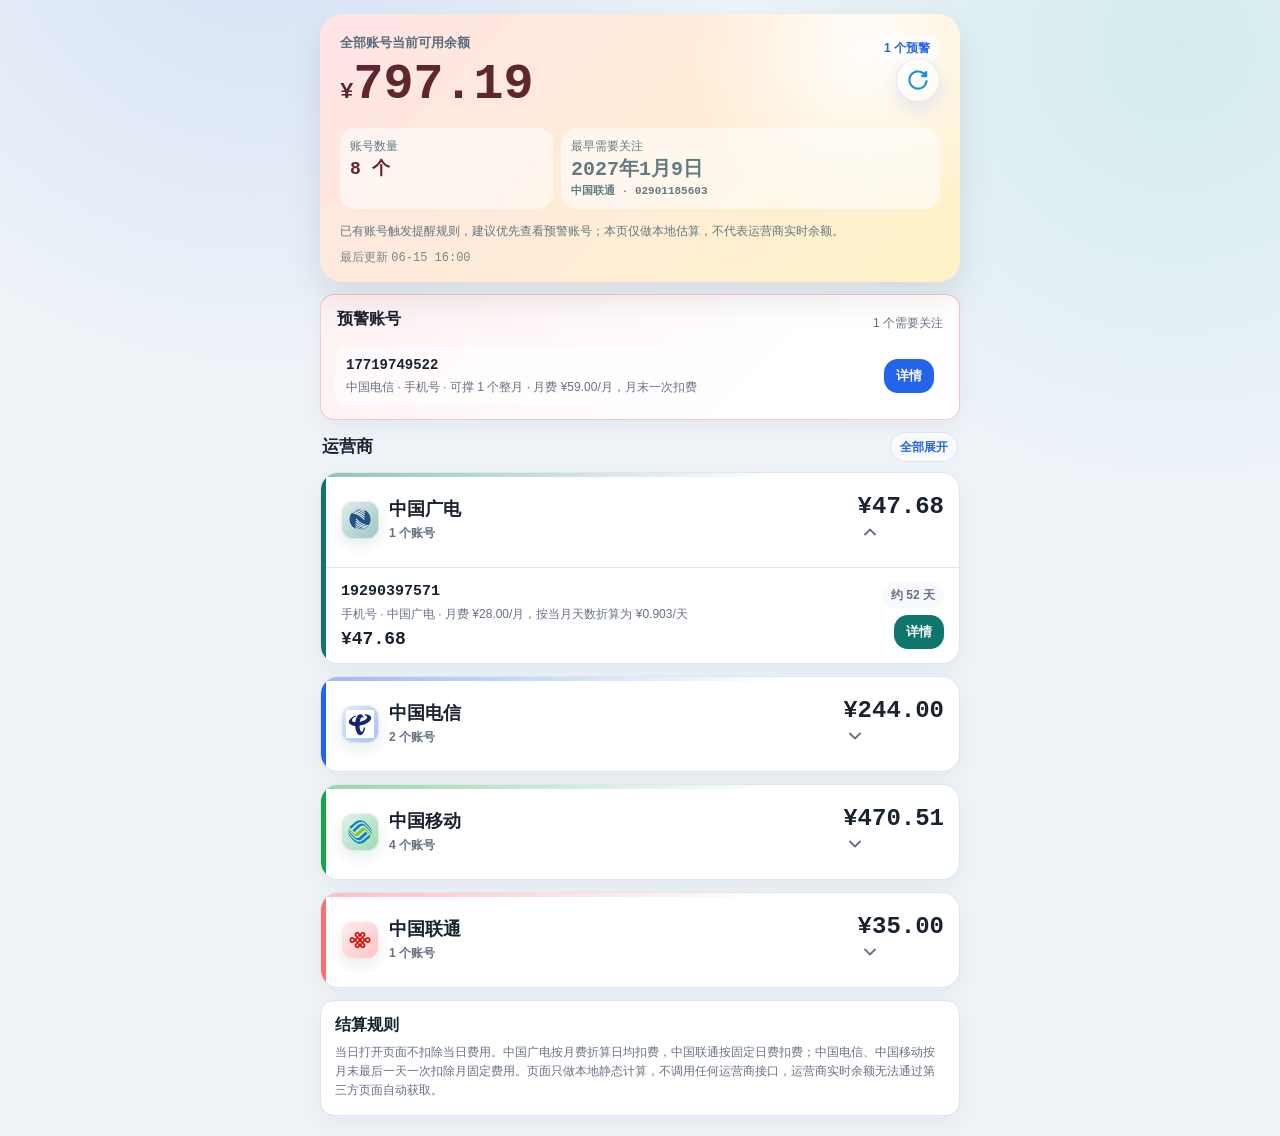
==== commit 82aa3a72: "Fix cloud sync hydration and concurrent writes" ====
--- a/phone-balance/index.html
+++ b/phone-balance/index.html
@@ -8,7 +8,10 @@
   <meta name="apple-mobile-web-app-title" content="余额总览">
   <meta name="apple-mobile-web-app-status-bar-style" content="default">
   <title>余额总览</title>
-  <link rel="stylesheet" href="css/style.css?v=20260624-2">
+  <script>
+    window.__ASSET_VERSION__ = String(Date.now());
+    document.write('<link rel="stylesheet" href="css/style.css?v=' + window.__ASSET_VERSION__ + '">');
+  </script>
 </head>
 <body>
   <main class="app">
@@ -173,12 +176,8 @@
               <input id="warningCooldownInput" type="number" inputmode="numeric" min="1" step="1">
             </div>
             <div class="field">
-              <label for="warningChannelInput">预留通知渠道</label>
-              <select id="warningChannelInput">
-                <option value="wxpusher">微信推送（WxPusher）</option>
-                <option value="browser">浏览器通知</option>
-                <option value="sms">短信</option>
-              </select>
+              <label>后台通知渠道</label>
+              <p class="field-note">触发提醒后会同时尝试 WxPusher 和 Server酱 Turbo；实际是否发送取决于 GitHub Secrets 是否已配置。</p>
             </div>
             <div class="form-actions">
               <div class="reset-actions">
@@ -187,7 +186,7 @@
               </div>
               <button type="button" class="primary-action" id="saveBtn">保存设置</button>
             </div>
-            <p>保存余额后会把该账号的计算基准设为昨天，保证今天不会重复扣费。通知规则也会随账号一起保存，后续接入 WxPusher / Supabase 后可直接按该规则推送。</p>
+            <p>保存余额后会把该账号的计算基准设为昨天，保证今天不会重复扣费。通知规则会同步到云端，后台任务按账号分别判断并同时尝试两种提醒通道。</p>
           </div>
         </details>
 
@@ -210,6 +209,10 @@
 
   <div class="toast" id="toast"></div>
 
-  <script src="js/app.js?v=20260624-2"></script>
+  <script>
+    document.write('<script src="js/billing-core.js?v=' + window.__ASSET_VERSION__ + '"><\/script>');
+    document.write('<script src="js/sync-core.js?v=' + window.__ASSET_VERSION__ + '"><\/script>');
+    document.write('<script src="js/app.js?v=' + window.__ASSET_VERSION__ + '"><\/script>');
+  </script>
 </body>
 </html>
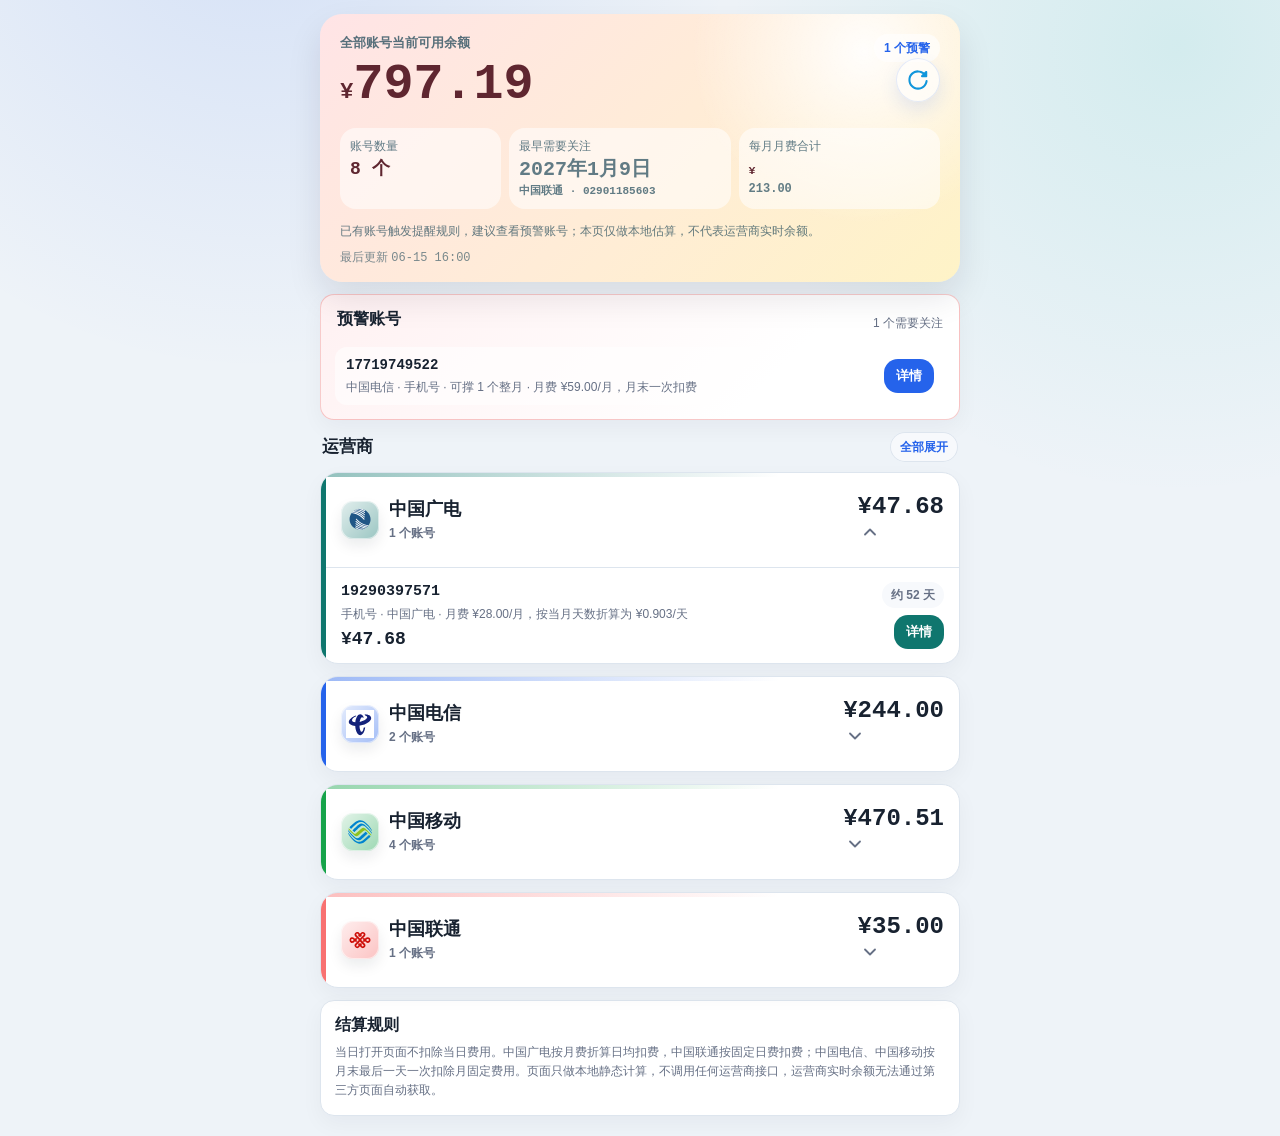
==== commit 3c64ea37: "Add recharge history and monthly cost overview" ====
--- a/phone-balance/index.html
+++ b/phone-balance/index.html
@@ -36,6 +36,10 @@
             <span>最早可用至</span>
             <strong id="overviewSoonest">--</strong>
           </div>
+          <div>
+            <span>每月月费合计</span>
+            <strong class="money"><small>¥</small><span id="overviewMonthlyCost">--</span></strong>
+          </div>
         </div>
         <p class="overview-note" id="overviewNote">当日费用尚未扣除，页面只根据本地保存余额进行估算。</p>
         <p class="overview-time">最后更新 <span class="mono" id="homeUpdated">--</span></p>
@@ -138,7 +142,16 @@
             <div class="form-actions single">
               <button type="button" id="addRechargeBtn">加入余额</button>
             </div>
-            <p>充值会直接加入当前账号余额，不记录明细，避免长期占用本地存储。</p>
+            <section class="recharge-records" aria-labelledby="rechargeRecordsTitle">
+              <div class="records-heading">
+                <h3 id="rechargeRecordsTitle">充值记录</h3>
+                <span>共 <strong id="rechargeRecordCount">0</strong> 笔</span>
+              </div>
+              <div id="rechargeRecords" class="recharge-record-list">
+                <p class="empty-records">暂无充值记录</p>
+              </div>
+            </section>
+            <p>充值会直接加入当前账号余额，并记录充值时间、金额和充值后余额。修改或删除记录会同步调整当前余额。</p>
           </div>
         </details>
 
--- a/phone-balance/css/style.css
+++ b/phone-balance/css/style.css
@@ -279,7 +279,7 @@
 
     .overview-grid {
       display: grid;
-      grid-template-columns: minmax(86px, 0.72fr) minmax(0, 1.28fr);
+      grid-template-columns: minmax(0, 0.8fr) minmax(0, 1.1fr) minmax(0, 1fr);
       gap: 8px;
       margin-top: 18px;
     }
@@ -307,6 +307,11 @@
       line-height: 1.25;
       font-family: var(--mono);
       font-variant-numeric: tabular-nums;
+    }
+
+    .overview-grid strong small {
+      font-size: 0.65em;
+      font-weight: 900;
     }
 
     #overviewSoonest {
@@ -975,6 +980,133 @@
       color: var(--muted);
       font-size: 12px;
       line-height: 1.6;
+    }
+
+    .recharge-records {
+      display: grid;
+      gap: 8px;
+      padding-top: 4px;
+      border-top: 1px solid var(--line);
+    }
+
+    .records-heading {
+      display: flex;
+      align-items: center;
+      justify-content: space-between;
+      gap: 10px;
+    }
+
+    .records-heading h3 {
+      margin: 0;
+      font-size: 14px;
+    }
+
+    .records-heading span,
+    .empty-records {
+      color: var(--muted);
+      font-size: 12px;
+    }
+
+    .records-heading strong {
+      color: var(--text);
+      font-family: var(--mono);
+    }
+
+    .recharge-record-list {
+      display: grid;
+      gap: 8px;
+    }
+
+    .empty-records {
+      margin: 0;
+      padding: 10px 0 2px;
+      text-align: center;
+    }
+
+    .recharge-record {
+      display: grid;
+      grid-template-columns: minmax(0, 1fr) auto;
+      align-items: center;
+      gap: 10px;
+      padding: 10px;
+      border: 1px solid var(--line);
+      border-radius: var(--radius);
+      background: var(--card-soft);
+    }
+
+    .recharge-record-meta {
+      min-width: 0;
+      display: grid;
+      gap: 4px;
+    }
+
+    .recharge-record-meta strong {
+      overflow: hidden;
+      color: var(--text);
+      font-size: 12px;
+      font-family: var(--mono);
+      font-weight: 800;
+      text-overflow: ellipsis;
+      white-space: nowrap;
+    }
+
+    .recharge-record-meta span {
+      color: var(--muted);
+      font-size: 11px;
+    }
+
+    .recharge-record-meta b {
+      color: var(--text);
+      font-weight: 800;
+    }
+
+    .recharge-record-actions {
+      display: grid;
+      grid-template-columns: 92px 48px 34px;
+      align-items: center;
+      gap: 6px;
+    }
+
+    .recharge-record-input {
+      width: 100%;
+      min-height: 38px;
+      padding: 0 8px;
+      font-family: var(--mono);
+      font-size: 13px;
+      text-align: right;
+    }
+
+    .sr-only {
+      position: absolute;
+      width: 1px;
+      height: 1px;
+      padding: 0;
+      margin: -1px;
+      overflow: hidden;
+      clip: rect(0, 0, 0, 0);
+      white-space: nowrap;
+      border: 0;
+    }
+
+    .record-save,
+    .record-delete {
+      min-height: 38px;
+      padding: 0 6px;
+      font-size: 12px;
+      font-weight: 800;
+    }
+
+    .record-save {
+      background: var(--carrier-color, var(--brand));
+      color: #fff;
+    }
+
+    .record-delete {
+      padding: 0;
+      background: transparent;
+      color: var(--warn);
+      font-size: 22px;
+      line-height: 1;
     }
 
     .metrics {
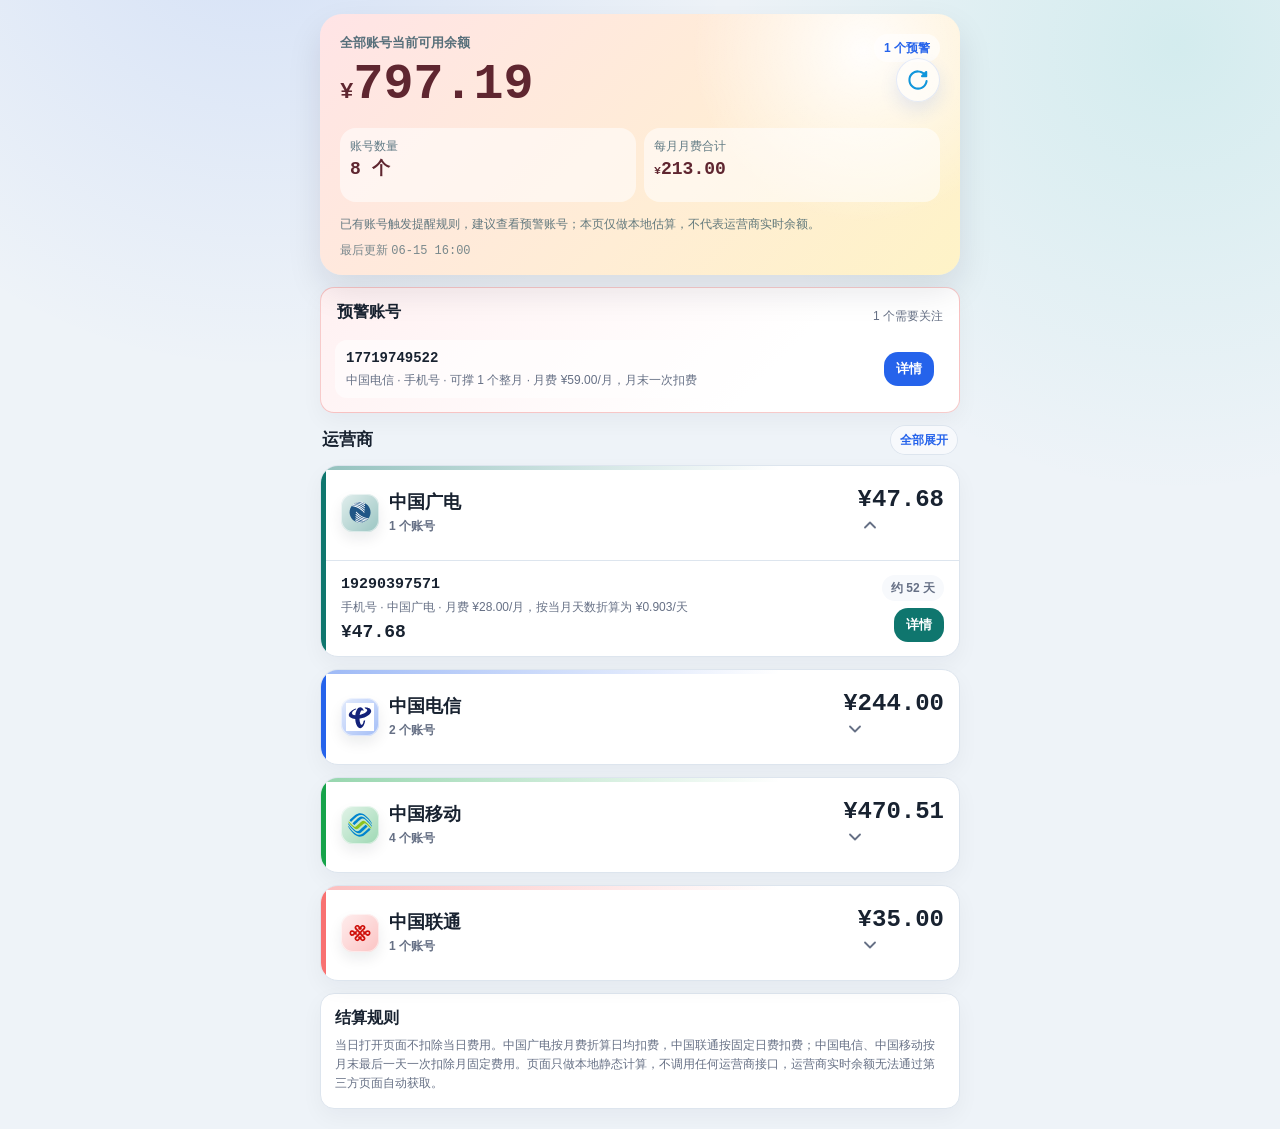
==== commit 14a45c4b: "Refine overview summary layout" ====
--- a/phone-balance/index.html
+++ b/phone-balance/index.html
@@ -33,10 +33,6 @@
             <strong id="overviewAccounts">--</strong>
           </div>
           <div>
-            <span>最早可用至</span>
-            <strong id="overviewSoonest">--</strong>
-          </div>
-          <div>
             <span>每月月费合计</span>
             <strong class="money"><small>¥</small><span id="overviewMonthlyCost">--</span></strong>
           </div>
--- a/phone-balance/css/style.css
+++ b/phone-balance/css/style.css
@@ -279,7 +279,7 @@
 
     .overview-grid {
       display: grid;
-      grid-template-columns: minmax(0, 0.8fr) minmax(0, 1.1fr) minmax(0, 1fr);
+      grid-template-columns: repeat(2, minmax(0, 1fr));
       gap: 8px;
       margin-top: 18px;
     }
@@ -292,7 +292,7 @@
       padding: 10px;
     }
 
-    .overview-grid span,
+    .overview-grid > div > span,
     .overview-note {
       display: block;
       font-size: 12px;
@@ -310,29 +310,13 @@
     }
 
     .overview-grid strong small {
+      display: inline;
       font-size: 0.65em;
       font-weight: 900;
     }
 
-    #overviewSoonest {
-      white-space: normal;
-      font-size: 16px;
-      line-height: 1.25;
-    }
-
-    #overviewSoonest .soonest-main {
-      display: block;
-      font-size: clamp(17px, 4.8vw, 20px);
-      line-height: 1.15;
-    }
-
-    #overviewSoonest small {
-      display: block;
-      margin-top: 3px;
-      color: rgba(22, 65, 82, 0.68);
-      font-size: 11px;
-      line-height: 1.35;
-      font-weight: 800;
+    .overview-grid strong span {
+      display: inline;
     }
 
     .overview-note {
@@ -1344,8 +1328,7 @@
 
     @media (max-width: 360px) {
       .metrics,
-      .balance-sub,
-      .overview-grid {
+      .balance-sub {
         grid-template-columns: 1fr;
       }
 
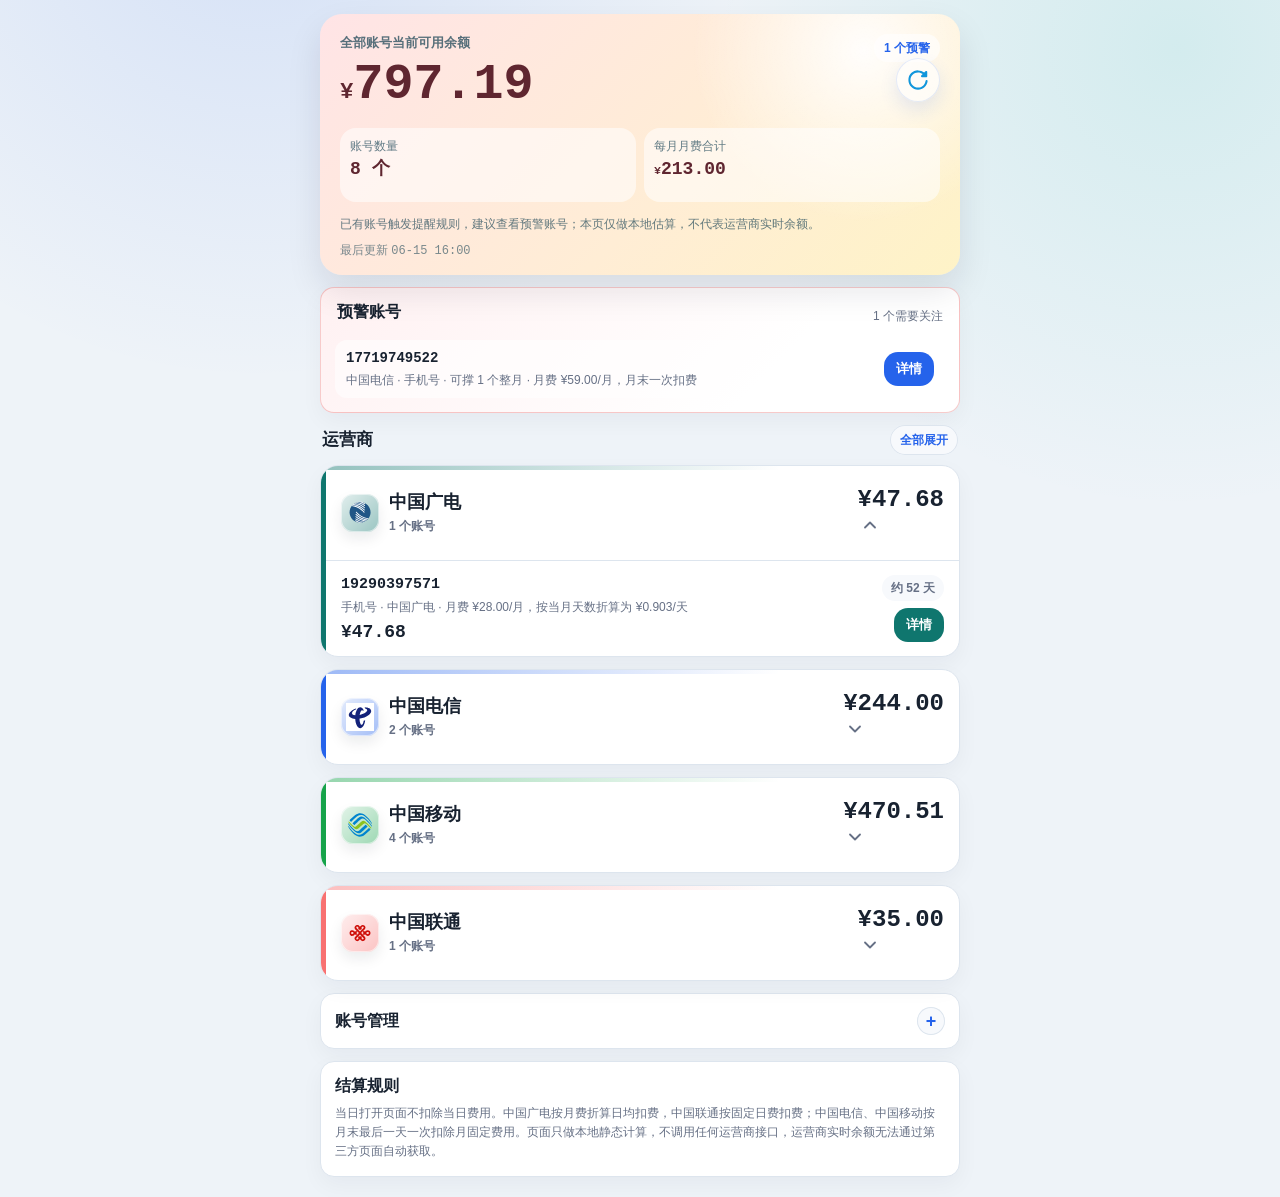
==== commit fd7a80b6: "Add account management and stop billing for inactive accounts" ====
--- a/phone-balance/index.html
+++ b/phone-balance/index.html
@@ -57,6 +57,41 @@
         <div class="carrier-list" id="carrierList"></div>
       </section>
 
+      <details class="edit-panel page" id="accountManager">
+        <summary>账号管理</summary>
+        <div class="panel-body">
+          <div class="manager-heading">
+            <span id="managedAccountCount"></span>
+            <button type="button" class="secondary" id="newAccountBtn">新增账号</button>
+          </div>
+          <div id="managedAccounts" class="managed-accounts"></div>
+          <form id="accountForm" class="account-form hidden">
+            <h3 id="accountFormTitle">新增账号</h3>
+            <div class="field"><label for="accountNumber">号码 / 宽带账号</label>
+              <input id="accountNumber" type="text" inputmode="tel" maxlength="40" required autocomplete="off"></div>
+            <div class="account-form-grid">
+              <div class="field"><label for="accountCarrier">运营商</label>
+                <select id="accountCarrier"><option value="broadcasting">中国广电</option><option value="telecom">中国电信</option><option value="mobile">中国移动</option><option value="unicom">中国联通</option></select></div>
+              <div class="field"><label for="accountType">账号类型</label>
+                <select id="accountType"><option>手机号</option><option>宽带账号</option></select></div>
+            </div>
+            <div class="field"><label for="accountBilling">计费方式</label>
+              <select id="accountBilling"><option value="monthly">月费按自然天分摊</option><option value="daily">固定日费</option><option value="monthEnd">月末一次扣费</option></select></div>
+            <div class="account-form-grid">
+              <div class="field"><label for="accountFee" id="accountFeeLabel">月费（元）</label>
+                <input id="accountFee" type="number" min="0" step="0.01" inputmode="decimal" required></div>
+              <div class="field"><label for="accountBalance">当前余额（元）</label>
+                <input id="accountBalance" type="number" step="0.01" inputmode="decimal" required></div>
+            </div>
+            <div class="field"><label for="accountStatus">账号状态</label>
+              <select id="accountStatus"><option value="active">使用中</option><option value="paused">已停用（停止计费与提醒）</option><option value="closed">已注销（停止计费与提醒）</option></select></div>
+            <div class="field field-check"><label class="toggle-line" for="accountHidden"><span>在首页隐藏</span><input id="accountHidden" type="checkbox"></label></div>
+            <p>隐藏仅影响首页显示；停止扣费和提醒请选择已停用或已注销。恢复使用从当天继续计费。</p>
+            <div class="form-actions"><button type="button" class="secondary" id="cancelAccountBtn">取消</button><button type="submit" id="saveAccountBtn">保存账号</button></div>
+          </form>
+        </div>
+      </details>
+
       <section class="page rule-card">
         <h2>结算规则</h2>
         <p>当日打开页面不扣除当日费用。中国广电按月费折算日均扣费，中国联通按固定日费扣费；中国电信、中国移动按月末最后一天一次扣除月固定费用。页面只做本地静态计算，不调用任何运营商接口，运营商实时余额无法通过第三方页面自动获取。</p>
@@ -75,13 +110,14 @@
           <h1 id="detailTitle">--</h1>
           <p id="detailAccount">--</p>
         </div>
+        <button type="button" class="section-action" id="editAccountBtn">编辑账号</button>
       </header>
 
       <section class="page details-stack">
         <article class="balance-panel" id="balancePanel">
           <div class="balance-label">
             <span>当前可用余额</span>
-            <span class="status-pill">今日未扣费</span>
+            <span class="status-pill" id="accountStatusPill">今日未扣费</span>
           </div>
           <div class="balance-amount money"><small>¥</small><span id="detailBalance">--</span></div>
           <div class="balance-sub detail-balance-sub">
@@ -220,6 +256,7 @@
 
   <script>
     document.write('<script src="js/billing-core.js?v=' + window.__ASSET_VERSION__ + '"><\/script>');
+    document.write('<script src="js/accounts-core.js?v=' + window.__ASSET_VERSION__ + '"><\/script>');
     document.write('<script src="js/sync-core.js?v=' + window.__ASSET_VERSION__ + '"><\/script>');
     document.write('<script src="js/app.js?v=' + window.__ASSET_VERSION__ + '"><\/script>');
   </script>
--- a/phone-balance/css/style.css
+++ b/phone-balance/css/style.css
@@ -966,6 +966,37 @@
       line-height: 1.6;
     }
 
+    .manager-heading,
+    .managed-account {
+      display: flex;
+      align-items: center;
+      justify-content: space-between;
+      gap: 12px;
+    }
+
+    .manager-heading { color: var(--muted); font-size: 13px; }
+    .managed-accounts { display: grid; }
+    .managed-account { padding: 12px 0; border-bottom: 1px solid var(--line); flex-wrap: wrap; }
+    .managed-account > div:first-child { min-width: 0; flex: 1 1 150px; }
+    .managed-account strong { font-size: 15px; overflow-wrap: anywhere; }
+    .managed-account p { margin-top: 4px; }
+    .manager-actions { display: flex; gap: 6px; flex-wrap: wrap; }
+    .manager-actions button { min-height: 44px; padding: 0 10px; border-radius: 8px; font-size: 12px; }
+    .manager-actions .manager-delete { color: var(--warn); }
+    .account-form { border-top: 1px solid var(--line); padding-top: 16px; display: grid; gap: 12px; }
+    .account-form h3 { margin: 0; font-size: 16px; }
+    .account-form-grid { display: grid; grid-template-columns: repeat(2, minmax(0, 1fr)); gap: 12px; }
+    .account-form input, .account-form select { min-width: 0; }
+    .detail-header #editAccountBtn { flex: 0 0 auto; padding: 0 6px; font-size: 12px; }
+    .detail-header h1 { font-size: 24px; }
+    @media (max-width: 380px) {
+      .detail-header { flex-wrap: wrap; }
+      .detail-header .title-block { flex: 1 1 calc(100% - 64px); }
+      .detail-header #editAccountBtn { margin-left: 54px; }
+    }
+    #accountManager { scroll-margin-top: 16px; }
+    #accountForm { scroll-margin-top: 16px; }
+
     .recharge-records {
       display: grid;
       gap: 8px;
